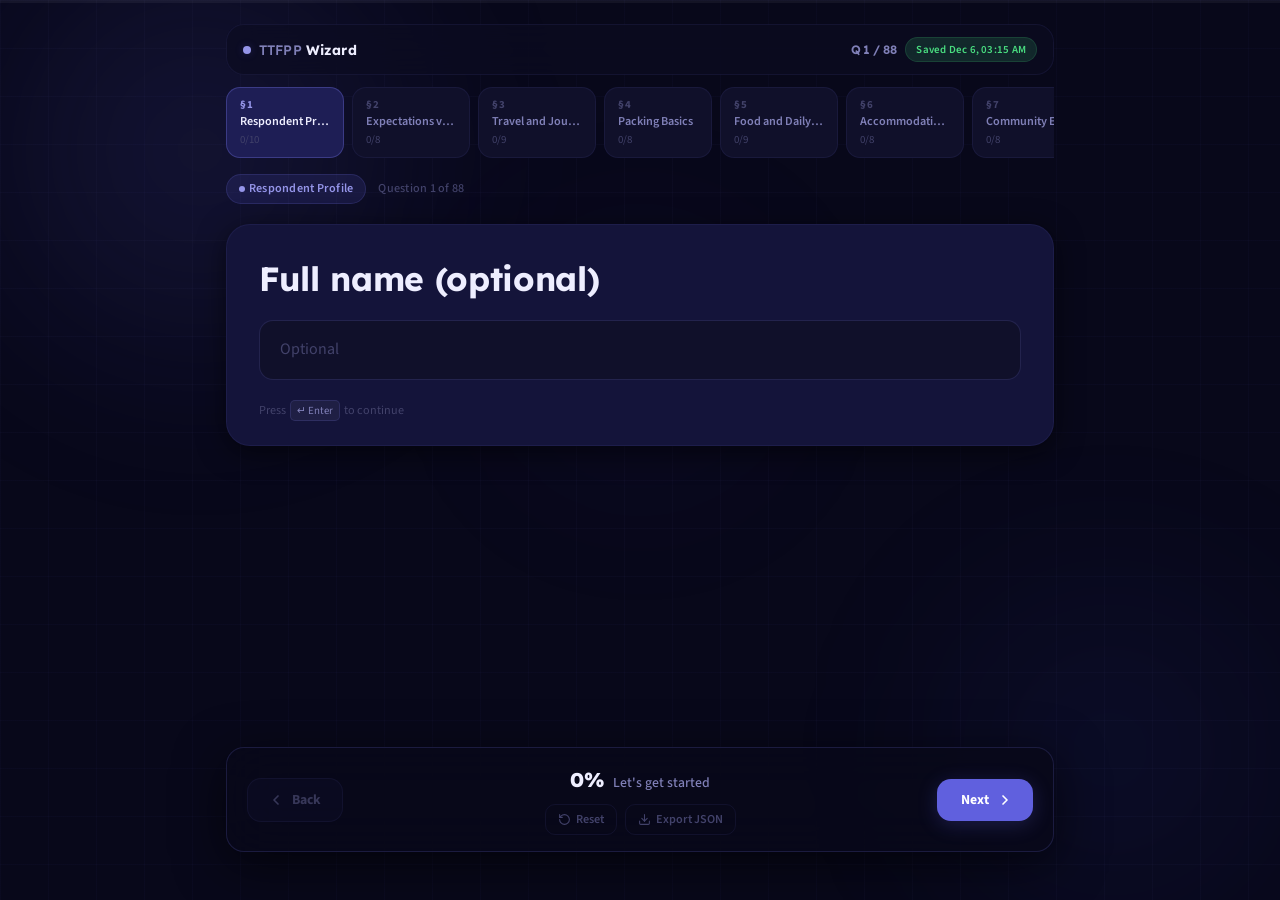
==== index.html @ 5a57b365 "Add files via upload" ====
<!doctype html>
<html lang="en">
  <head>
    <meta charset="UTF-8" />
    <meta name="viewport" content="width=device-width, initial-scale=1.0" />
    <title>TTFPP Senior Experience Wizard</title>
    <meta
      name="description"
      content="Share your TTFPP field experience to help future UDS students prepare better."
    />
    <link rel="preconnect" href="https://fonts.googleapis.com" />
    <link rel="preconnect" href="https://fonts.gstatic.com" crossorigin />
    <link
      href="https://fonts.googleapis.com/css2?family=Lexend:wght@300;400;500;600;700;800&family=Source+Sans+3:ital,wght@0,300;0,400;0,500;0,600;0,700;1,400&display=swap"
      rel="stylesheet"
    />
    <link rel="stylesheet" href="./styles.css" />
  </head>
  <body>
    <!-- Background canvas -->
    <div class="bg-canvas" aria-hidden="true">
      <div class="bg-orb orb-1"></div>
      <div class="bg-orb orb-2"></div>
      <div class="bg-orb orb-3"></div>
      <div class="bg-grid"></div>
    </div>

    <!-- Fixed top progress bar -->
    <div
      class="top-bar"
      role="progressbar"
      aria-valuemin="0"
      aria-valuemax="100"
      aria-valuenow="0"
      aria-label="Questionnaire completion progress"
    >
      <div class="top-bar-fill" id="progressFill"></div>
    </div>

    <div class="app-shell">
      <!-- App header -->
      <header class="app-header">
        <div class="header-brand">
          <span class="brand-beacon" aria-hidden="true"></span>
          <span class="brand-wordmark">TTFPP <strong>Wizard</strong></span>
        </div>
        <div class="header-end">
          <span class="q-counter" id="questionCounter" aria-live="polite" aria-label="Current question position"></span>
          <span class="save-chip" id="saveStatus" title="Your progress is autosaved to this device">Saved</span>
        </div>
      </header>

      <!-- Accessible progress labels (screen readers) -->
      <div class="sr-only" aria-live="polite">
        <span id="progressLabel">0% complete</span>
        <span id="progressMessage">Getting started</span>
      </div>

      <!-- Section navigation chips -->
      <nav class="section-nav" id="sectionChips" aria-label="Jump to questionnaire section"></nav>

      <!-- Main question / review area -->
      <main class="panel-host" id="panelHost" aria-live="polite" aria-atomic="false"></main>

      <!-- Wizard footer -->
      <footer class="wizard-footer">
        <button id="prevButton" type="button" class="nav-btn nav-prev" aria-label="Previous question">
          <svg width="16" height="16" viewBox="0 0 24 24" fill="none" stroke="currentColor" stroke-width="2.5" stroke-linecap="round" stroke-linejoin="round" aria-hidden="true"><path d="M15 18l-6-6 6-6"/></svg>
          <span>Back</span>
        </button>

        <div class="footer-center">
          <div class="footer-progress-row">
            <strong class="footer-pct" id="progressLabelVis">0%</strong>
            <span class="footer-msg" id="progressMessageVis">Getting started</span>
          </div>
          <div class="footer-actions-row">
            <button id="resetButton" type="button" class="ghost-btn">
              <svg width="13" height="13" viewBox="0 0 24 24" fill="none" stroke="currentColor" stroke-width="2" stroke-linecap="round" stroke-linejoin="round" aria-hidden="true"><path d="M3 12a9 9 0 1 0 9-9 9.75 9.75 0 0 0-6.74 2.74L3 8"/><path d="M3 3v5h5"/></svg>
              Reset
            </button>
            <button id="exportButton" type="button" class="ghost-btn">
              <svg width="13" height="13" viewBox="0 0 24 24" fill="none" stroke="currentColor" stroke-width="2" stroke-linecap="round" stroke-linejoin="round" aria-hidden="true"><path d="M21 15v4a2 2 0 0 1-2 2H5a2 2 0 0 1-2-2v-4"/><polyline points="7 10 12 15 17 10"/><line x1="12" y1="15" x2="12" y2="3"/></svg>
              Export JSON
            </button>
          </div>
          <p id="submitStatus" class="submit-status" hidden></p>
        </div>

        <button id="nextButton" type="button" class="nav-btn nav-next" aria-label="Next question">
          <span>Next</span>
          <svg width="16" height="16" viewBox="0 0 24 24" fill="none" stroke="currentColor" stroke-width="2.5" stroke-linecap="round" stroke-linejoin="round" aria-hidden="true"><path d="M9 18l6-6-6-6"/></svg>
        </button>
      </footer>
    </div>

    <script type="module" src="./app.js"></script>
  </body>
</html>
---- styles.css ----
/* ============================================================
   DESIGN TOKENS  —  Deep Twilight Dark Academic Theme
   ============================================================ */
:root {
  /* --- Colour palette (inspired by Deep Twilight #16166B) --- */
  --bg:              #08081a;
  --bg-alt:          #0c0c22;
  --surface:         #10102a;
  --card:            #14143a;
  --card-hover:      #1a1a48;
  --card-active:     #1e1e55;

  --border:          rgba(100, 100, 200, 0.11);
  --border-md:       rgba(100, 100, 200, 0.22);
  --border-lg:       rgba(100, 100, 200, 0.42);

  --accent:          #6060de;
  --accent-bright:   #9595e9;
  --accent-dim:      rgba(96, 96, 222, 0.14);
  --accent-glow:     rgba(96, 96, 222, 0.24);

  --text:            #eeeeff;
  --text-soft:       #8080b8;
  --text-muted:      #42426a;
  --text-inv:        #08081a;

  --ok:              #4ade80;
  --ok-dim:          rgba(74, 222, 128, 0.14);
  --err:             #f87171;
  --err-dim:         rgba(248, 113, 113, 0.14);
  --warn:            #fbbf24;

  /* --- Typography --- */
  --ff-head:  'Lexend', system-ui, sans-serif;
  --ff-body:  'Source Sans 3', system-ui, sans-serif;

  --fs-2xs:  0.68rem;
  --fs-xs:   0.76rem;
  --fs-sm:   0.86rem;
  --fs-base: 1rem;
  --fs-md:   1.1rem;
  --fs-lg:   1.25rem;
  --fs-xl:   1.5rem;
  --fs-2xl:  1.875rem;
  --fs-3xl:  2.25rem;
  --fs-4xl:  2.75rem;

  /* --- Spacing (8pt grid) --- */
  --sp-1: 4px;   --sp-2: 8px;   --sp-3: 12px;
  --sp-4: 16px;  --sp-5: 20px;  --sp-6: 24px;
  --sp-8: 32px;  --sp-10: 40px; --sp-12: 48px;

  /* --- Border radius --- */
  --r-xs:  6px;  --r-sm: 10px;  --r-md: 14px;
  --r-lg:  18px; --r-xl: 24px;  --r-full: 9999px;

  /* --- Shadows --- */
  --sh-xs:     0 1px 4px rgba(0,0,0,0.4);
  --sh-sm:     0 2px 12px rgba(0,0,0,0.5);
  --sh-md:     0 6px 28px rgba(0,0,0,0.55);
  --sh-lg:     0 12px 50px rgba(0,0,0,0.6);
  --sh-accent: 0 4px 32px var(--accent-glow);

  /* --- Easing --- */
  --ease:        cubic-bezier(0.4, 0, 0.2, 1);
  --ease-out:    cubic-bezier(0, 0, 0.2, 1);
  --ease-spring: cubic-bezier(0.34, 1.56, 0.64, 1);
  --dur-fast: 110ms;
  --dur-base: 200ms;
  --dur-slow: 350ms;
}

/* ============================================================
   RESET & BASE
   ============================================================ */
*, *::before, *::after { box-sizing: border-box; margin: 0; padding: 0; }

/* Ensure [hidden] always wins over display: flex/grid rules */
[hidden] { display: none !important; }

html { scroll-behavior: smooth; }

body {
  font-family: var(--ff-body);
  font-size: var(--fs-base);
  background: var(--bg);
  color: var(--text);
  min-height: 100dvh;
  line-height: 1.6;
  -webkit-font-smoothing: antialiased;
  overflow-x: hidden;
}

.sr-only {
  position: absolute;
  width: 1px; height: 1px;
  padding: 0; margin: -1px;
  overflow: hidden;
  clip: rect(0,0,0,0);
  white-space: nowrap;
  border: 0;
}

/* ============================================================
   BACKGROUND CANVAS
   ============================================================ */
.bg-canvas {
  position: fixed;
  inset: 0;
  z-index: 0;
  pointer-events: none;
  overflow: hidden;
}

.bg-orb {
  position: absolute;
  border-radius: 50%;
  filter: blur(80px);
  opacity: 0.55;
}

.orb-1 {
  width: 600px; height: 600px;
  top: -150px; left: -100px;
  background: radial-gradient(circle, rgba(96,96,222,0.3) 0%, transparent 70%);
  animation: orbDrift 18s ease-in-out infinite alternate;
}

.orb-2 {
  width: 500px; height: 500px;
  bottom: -100px; right: -80px;
  background: radial-gradient(circle, rgba(60,80,200,0.2) 0%, transparent 70%);
  animation: orbDrift 22s ease-in-out infinite alternate-reverse;
}

.orb-3 {
  width: 400px; height: 400px;
  top: 40%; left: 50%;
  transform: translate(-50%, -50%);
  background: radial-gradient(circle, rgba(100,60,220,0.12) 0%, transparent 70%);
  animation: orbDrift 28s ease-in-out infinite alternate;
}

.bg-grid {
  position: absolute;
  inset: 0;
  background-image:
    linear-gradient(rgba(100,100,200,0.035) 1px, transparent 1px),
    linear-gradient(90deg, rgba(100,100,200,0.035) 1px, transparent 1px);
  background-size: 48px 48px;
}

@keyframes orbDrift {
  from { transform: translate(0, 0) scale(1); }
  to   { transform: translate(30px, 20px) scale(1.08); }
}

/* ============================================================
   TOP PROGRESS BAR
   ============================================================ */
.top-bar {
  position: fixed;
  top: 0; left: 0; right: 0;
  height: 3px;
  background: rgba(255,255,255,0.05);
  z-index: 100;
}

.top-bar-fill {
  height: 100%;
  width: 0;
  background: linear-gradient(90deg, var(--accent) 0%, var(--accent-bright) 100%);
  border-radius: 0 var(--r-full) var(--r-full) 0;
  transition: width 400ms var(--ease);
  box-shadow: 0 0 10px var(--accent-glow);
}

/* ============================================================
   APP SHELL
   ============================================================ */
.app-shell {
  position: relative;
  z-index: 1;
  max-width: 860px;
  margin: 0 auto;
  padding: 24px 16px 48px;
  min-height: 100dvh;
  display: flex;
  flex-direction: column;
  gap: var(--sp-3);
}

/* ============================================================
   HEADER
   ============================================================ */
.app-header {
  display: flex;
  align-items: center;
  justify-content: space-between;
  padding: var(--sp-3) var(--sp-4);
  background: rgba(12, 12, 34, 0.7);
  border: 1px solid var(--border);
  border-radius: var(--r-lg);
  backdrop-filter: blur(16px);
  -webkit-backdrop-filter: blur(16px);
}

.header-brand {
  display: flex;
  align-items: center;
  gap: var(--sp-2);
}

.brand-beacon {
  width: 8px;
  height: 8px;
  border-radius: 50%;
  background: var(--accent-bright);
  box-shadow: 0 0 8px var(--accent-glow);
  animation: beaconPulse 2.5s ease-in-out infinite;
}

@keyframes beaconPulse {
  0%, 100% { opacity: 1; box-shadow: 0 0 8px var(--accent-glow); }
  50%       { opacity: 0.5; box-shadow: 0 0 16px var(--accent-glow), 0 0 32px var(--accent-glow); }
}

.brand-wordmark {
  font-family: var(--ff-head);
  font-size: var(--fs-sm);
  font-weight: 500;
  color: var(--text-soft);
  letter-spacing: 0.01em;
}

.brand-wordmark strong {
  color: var(--text);
  font-weight: 700;
}

.header-end {
  display: flex;
  align-items: center;
  gap: var(--sp-2);
}

.q-counter {
  font-family: var(--ff-head);
  font-size: var(--fs-xs);
  font-weight: 600;
  color: var(--text-soft);
  letter-spacing: 0.03em;
  min-width: 54px;
  text-align: right;
}

.save-chip {
  font-size: var(--fs-2xs);
  font-weight: 600;
  padding: 3px 10px;
  border-radius: var(--r-full);
  border: 1px solid var(--ok-dim);
  background: var(--ok-dim);
  color: var(--ok);
  letter-spacing: 0.02em;
  white-space: nowrap;
  transition: all var(--dur-base) var(--ease);
}

.save-chip.saving {
  border-color: var(--border-md);
  background: var(--accent-dim);
  color: var(--accent-bright);
}

/* ============================================================
   SECTION NAVIGATION CHIPS
   ============================================================ */
.section-nav {
  display: flex;
  gap: var(--sp-2);
  overflow-x: auto;
  padding-bottom: var(--sp-1);
  scrollbar-width: none;
}
.section-nav::-webkit-scrollbar { display: none; }

.section-chip {
  position: relative;
  display: flex;
  flex-direction: column;
  gap: 2px;
  min-width: 108px;
  flex-shrink: 0;
  padding: 9px 13px 10px;
  background: var(--surface);
  border: 1px solid var(--border);
  border-radius: var(--r-md);
  cursor: pointer;
  font-family: var(--ff-body);
  color: var(--text-soft);
  text-align: left;
  transition: border-color var(--dur-base) var(--ease),
              background var(--dur-base) var(--ease),
              transform var(--dur-base) var(--ease);
  overflow: hidden;
}

/* Bottom-edge progress fill */
.section-chip::after {
  content: '';
  position: absolute;
  bottom: 0; left: 0;
  height: 2px;
  width: var(--chip-pct, 0%);
  background: var(--accent);
  border-radius: 0 var(--r-full) 0 0;
  transition: width 400ms var(--ease);
}

.section-chip:hover {
  border-color: var(--border-md);
  background: var(--card);
  transform: translateY(-1px);
  color: var(--text);
}

.section-chip.is-active {
  border-color: var(--border-lg);
  background: var(--card-active);
  color: var(--text);
}

.section-chip.is-complete .chip-name {
  color: var(--ok);
}

.chip-label {
  display: block;
  font-size: var(--fs-2xs);
  font-weight: 700;
  text-transform: uppercase;
  letter-spacing: 0.06em;
  color: var(--text-muted);
}

.section-chip.is-active .chip-label {
  color: var(--accent-bright);
}

.chip-name {
  display: block;
  font-size: var(--fs-xs);
  font-weight: 600;
  line-height: 1.3;
  white-space: nowrap;
  overflow: hidden;
  text-overflow: ellipsis;
  max-width: 90px;
}

.chip-count {
  display: block;
  font-size: var(--fs-2xs);
  color: var(--text-muted);
}

/* ============================================================
   PANEL HOST (Animated transitions)
   ============================================================ */
.panel-host {
  flex: 1;
  transition: opacity var(--dur-base) var(--ease),
              transform var(--dur-base) var(--ease);
}

/* ============================================================
   QUESTION PANEL
   ============================================================ */
.q-panel {
  display: flex;
  flex-direction: column;
  gap: var(--sp-5);
}

.q-meta {
  display: flex;
  align-items: center;
  gap: var(--sp-3);
  flex-wrap: wrap;
}

.q-section-pill {
  display: inline-flex;
  align-items: center;
  gap: var(--sp-1);
  padding: 4px 12px;
  border: 1px solid var(--border-md);
  border-radius: var(--r-full);
  background: var(--accent-dim);
  font-size: var(--fs-xs);
  font-weight: 600;
  color: var(--accent-bright);
  letter-spacing: 0.02em;
}

.q-section-dot {
  width: 6px; height: 6px;
  border-radius: 50%;
  background: var(--accent-bright);
  flex-shrink: 0;
}

.q-position {
  font-size: var(--fs-xs);
  font-weight: 500;
  color: var(--text-muted);
  letter-spacing: 0.02em;
}

/* Question card */
.q-card {
  background: var(--card);
  border: 1px solid var(--border);
  border-radius: var(--r-xl);
  padding: var(--sp-8) var(--sp-8) var(--sp-6);
  box-shadow: var(--sh-md);
  display: flex;
  flex-direction: column;
  gap: var(--sp-5);
  animation: fadeUp 320ms var(--ease-out) both;
}

@keyframes fadeUp {
  from { opacity: 0; transform: translateY(18px); }
  to   { opacity: 1; transform: translateY(0); }
}

.q-heading {
  font-family: var(--ff-head);
  font-size: clamp(1.35rem, 3vw, 2.1rem);
  font-weight: 700;
  line-height: 1.3;
  color: var(--text);
  letter-spacing: -0.01em;
}

.q-helper-text {
  font-size: var(--fs-sm);
  color: var(--text-soft);
  line-height: 1.6;
  padding: var(--sp-3) var(--sp-4);
  background: rgba(255,255,255,0.03);
  border-left: 2px solid var(--border-md);
  border-radius: 0 var(--r-xs) var(--r-xs) 0;
}

/* ============================================================
   INPUT AREA
   ============================================================ */
.q-input-area {
  display: flex;
  flex-direction: column;
  gap: var(--sp-3);
}

/* Text / Textarea */
.q-text-input,
.q-textarea,
.q-number-input {
  width: 100%;
  background: var(--surface);
  border: 1px solid var(--border-md);
  border-radius: var(--r-md);
  color: var(--text);
  font-family: var(--ff-body);
  font-size: var(--fs-base);
  padding: var(--sp-4) var(--sp-5);
  transition: border-color var(--dur-fast) var(--ease),
              box-shadow var(--dur-fast) var(--ease);
  outline: none;
  line-height: 1.6;
}

.q-textarea {
  min-height: 140px;
  resize: vertical;
}

.q-text-input:focus,
.q-textarea:focus,
.q-number-input:focus {
  border-color: var(--accent);
  box-shadow: 0 0 0 3px var(--accent-dim), 0 0 16px var(--accent-glow);
}

.q-text-input::placeholder,
.q-textarea::placeholder,
.q-number-input::placeholder {
  color: var(--text-muted);
}

/* Select */
.q-select {
  width: 100%;
  background: var(--surface);
  border: 1px solid var(--border-md);
  border-radius: var(--r-md);
  color: var(--text);
  font-family: var(--ff-body);
  font-size: var(--fs-base);
  padding: var(--sp-4) var(--sp-5);
  cursor: pointer;
  outline: none;
  appearance: none;
  background-image: url("data:image/svg+xml,%3Csvg xmlns='http://www.w3.org/2000/svg' width='16' height='16' viewBox='0 0 24 24' fill='none' stroke='%238080b8' stroke-width='2' stroke-linecap='round' stroke-linejoin='round'%3E%3Cpolyline points='6 9 12 15 18 9'/%3E%3C/svg%3E");
  background-repeat: no-repeat;
  background-position: right var(--sp-4) center;
  padding-right: calc(var(--sp-5) + 24px);
  transition: border-color var(--dur-fast) var(--ease),
              box-shadow var(--dur-fast) var(--ease);
}

.q-select:focus {
  border-color: var(--accent);
  box-shadow: 0 0 0 3px var(--accent-dim);
}

.q-select option {
  background: var(--card);
  color: var(--text);
}

/* ============================================================
   RADIO / CHECKBOX OPTION CARDS
   ============================================================ */
.option-grid {
  display: grid;
  gap: var(--sp-2);
}

.option-grid.two-col {
  grid-template-columns: repeat(2, 1fr);
}

.option-card {
  position: relative;
  display: flex;
  align-items: center;
  gap: var(--sp-3);
  padding: var(--sp-4) var(--sp-5);
  background: var(--surface);
  border: 1.5px solid var(--border);
  border-radius: var(--r-md);
  cursor: pointer;
  transition: border-color var(--dur-base) var(--ease),
              background var(--dur-base) var(--ease),
              transform var(--dur-base) var(--ease-spring),
              box-shadow var(--dur-base) var(--ease);
  user-select: none;
}

.option-card:hover {
  border-color: var(--border-md);
  background: var(--card);
  transform: translateY(-1px);
}

.option-card.is-selected {
  border-color: var(--accent);
  background: var(--card-active);
  box-shadow: 0 0 0 3px var(--accent-dim);
}

/* Custom radio indicator */
.option-indicator {
  width: 20px;
  height: 20px;
  border-radius: 50%;
  border: 2px solid var(--border-md);
  flex-shrink: 0;
  display: flex;
  align-items: center;
  justify-content: center;
  transition: border-color var(--dur-base) var(--ease),
              background var(--dur-base) var(--ease);
}

.option-card.is-selected .option-indicator {
  border-color: var(--accent);
  background: var(--accent);
}

.option-indicator-dot {
  width: 7px;
  height: 7px;
  border-radius: 50%;
  background: #fff;
  transform: scale(0);
  transition: transform var(--dur-base) var(--ease-spring);
}

.option-card.is-selected .option-indicator-dot {
  transform: scale(1);
}

/* Custom checkbox indicator */
.option-check {
  width: 20px;
  height: 20px;
  border-radius: var(--r-xs);
  border: 2px solid var(--border-md);
  flex-shrink: 0;
  display: flex;
  align-items: center;
  justify-content: center;
  transition: border-color var(--dur-base) var(--ease),
              background var(--dur-base) var(--ease);
}

.option-card.is-checked .option-check {
  border-color: var(--accent);
  background: var(--accent);
}

.option-check-mark {
  opacity: 0;
  transform: scale(0.5);
  transition: opacity var(--dur-base) var(--ease-spring),
              transform var(--dur-base) var(--ease-spring);
}

.option-card.is-checked .option-check-mark {
  opacity: 1;
  transform: scale(1);
}

.option-label {
  flex: 1;
  font-size: var(--fs-base);
  font-weight: 500;
  color: var(--text);
  line-height: 1.4;
}

/* ============================================================
   VOICE CONTROLS
   ============================================================ */
.voice-controls {
  display: flex;
  flex-direction: column;
  gap: var(--sp-2);
  padding: var(--sp-4);
  border: 1px dashed var(--border-md);
  border-radius: var(--r-md);
  background: rgba(255,255,255,0.015);
}

.voice-record-btn {
  display: inline-flex;
  align-items: center;
  gap: var(--sp-2);
  padding: 10px var(--sp-5);
  border: 1px solid var(--border-md);
  border-radius: var(--r-md);
  background: var(--surface);
  color: var(--text-soft);
  font-family: var(--ff-body);
  font-size: var(--fs-sm);
  font-weight: 600;
  cursor: pointer;
  transition: all var(--dur-base) var(--ease);
  align-self: flex-start;
}

.voice-record-btn:hover:not(:disabled) {
  border-color: var(--accent);
  color: var(--text);
  background: var(--accent-dim);
  box-shadow: 0 0 12px var(--accent-glow);
}

.voice-record-btn:disabled {
  opacity: 0.4;
  cursor: not-allowed;
}

/* Recording active state */
.voice-recording-ui {
  display: flex;
  align-items: center;
  gap: var(--sp-3);
  padding: 10px var(--sp-4);
  border: 1px solid rgba(248,113,113,0.3);
  border-radius: var(--r-md);
  background: var(--err-dim);
}

.voice-waveform {
  display: flex;
  align-items: center;
  gap: 3px;
  height: 24px;
  flex-shrink: 0;
}

.voice-waveform span {
  width: 3px;
  min-height: 4px;
  border-radius: var(--r-full);
  background: var(--err);
  animation: waveBounce 0.7s ease-in-out infinite alternate;
}

.voice-waveform span:nth-child(1) { height: 30%; animation-delay: 0ms; }
.voice-waveform span:nth-child(2) { height: 70%; animation-delay: 80ms; }
.voice-waveform span:nth-child(3) { height: 100%; animation-delay: 160ms; }
.voice-waveform span:nth-child(4) { height: 60%; animation-delay: 240ms; }
.voice-waveform span:nth-child(5) { height: 35%; animation-delay: 320ms; }

@keyframes waveBounce {
  from { transform: scaleY(0.5); }
  to   { transform: scaleY(1.3); }
}

.voice-recording-label {
  font-size: var(--fs-sm);
  font-weight: 600;
  color: var(--err);
  flex: 1;
}

.voice-stop-btn {
  display: inline-flex;
  align-items: center;
  gap: var(--sp-1);
  padding: 6px 14px;
  border: 1px solid var(--err);
  border-radius: var(--r-sm);
  background: transparent;
  color: var(--err);
  font-family: var(--ff-body);
  font-size: var(--fs-xs);
  font-weight: 700;
  cursor: pointer;
  transition: background var(--dur-fast) var(--ease);
}

.voice-stop-btn:hover {
  background: var(--err-dim);
}

/* Transcribing state */
.voice-transcribing-ui {
  display: flex;
  align-items: center;
  gap: var(--sp-3);
  padding: 10px var(--sp-4);
  border: 1px solid var(--border-md);
  border-radius: var(--r-md);
  background: var(--accent-dim);
}

.voice-spinner {
  width: 18px;
  height: 18px;
  border: 2px solid var(--border-md);
  border-top-color: var(--accent-bright);
  border-radius: 50%;
  animation: spin 700ms linear infinite;
  flex-shrink: 0;
}

@keyframes spin { to { transform: rotate(360deg); } }

.voice-transcribing-label {
  font-size: var(--fs-sm);
  font-weight: 600;
  color: var(--accent-bright);
}

.voice-error-msg {
  font-size: var(--fs-sm);
  font-weight: 500;
  color: var(--err);
  padding: var(--sp-2) var(--sp-3);
  border-radius: var(--r-sm);
  background: var(--err-dim);
}

/* ============================================================
   KEYBOARD HINT
   ============================================================ */
.q-kbd-hint {
  font-size: var(--fs-xs);
  color: var(--text-muted);
  display: flex;
  align-items: center;
  gap: var(--sp-1);
}

kbd {
  display: inline-block;
  padding: 2px 6px;
  border: 1px solid var(--border-md);
  border-radius: 5px;
  background: rgba(255,255,255,0.05);
  font-family: inherit;
  font-size: var(--fs-2xs);
  color: var(--text-soft);
  line-height: 1.4;
}

/* ============================================================
   REVIEW PANEL
   ============================================================ */
.review-panel {
  display: flex;
  flex-direction: column;
  gap: var(--sp-4);
  animation: fadeUp 320ms var(--ease-out) both;
}

.review-header {
  padding: var(--sp-6) var(--sp-8);
  background: var(--card);
  border: 1px solid var(--border);
  border-radius: var(--r-xl);
  display: flex;
  align-items: flex-start;
  justify-content: space-between;
  gap: var(--sp-4);
  flex-wrap: wrap;
}

.review-title {
  font-family: var(--ff-head);
  font-size: var(--fs-2xl);
  font-weight: 700;
  color: var(--text);
  margin-bottom: var(--sp-1);
}

.review-summary {
  font-size: var(--fs-sm);
  color: var(--text-soft);
}

.review-stat-pill {
  display: inline-flex;
  align-items: center;
  gap: var(--sp-2);
  padding: var(--sp-2) var(--sp-4);
  border-radius: var(--r-full);
  background: var(--ok-dim);
  border: 1px solid rgba(74,222,128,0.2);
  font-size: var(--fs-sm);
  font-weight: 700;
  color: var(--ok);
  white-space: nowrap;
}

.review-section-card {
  background: var(--card);
  border: 1px solid var(--border);
  border-radius: var(--r-lg);
  overflow: hidden;
}

.review-section-header {
  display: flex;
  align-items: center;
  justify-content: space-between;
  gap: var(--sp-3);
  padding: var(--sp-4) var(--sp-5);
  background: rgba(255,255,255,0.025);
  border-bottom: 1px solid var(--border);
}

.review-section-title {
  font-family: var(--ff-head);
  font-size: var(--fs-sm);
  font-weight: 700;
  color: var(--text);
}

.review-section-progress {
  font-size: var(--fs-xs);
  color: var(--text-muted);
}

.review-edit-btn {
  display: inline-flex;
  align-items: center;
  gap: 5px;
  padding: 5px 12px;
  border: 1px solid var(--border-md);
  border-radius: var(--r-sm);
  background: transparent;
  color: var(--accent-bright);
  font-family: var(--ff-body);
  font-size: var(--fs-xs);
  font-weight: 600;
  cursor: pointer;
  transition: all var(--dur-base) var(--ease);
}

.review-edit-btn:hover {
  background: var(--accent-dim);
  border-color: var(--border-lg);
}

.review-qa-list {
  list-style: none;
  padding: var(--sp-3) var(--sp-5) var(--sp-4);
  display: flex;
  flex-direction: column;
  gap: var(--sp-3);
}

.review-qa-item {
  padding: var(--sp-3) 0;
  border-bottom: 1px solid var(--border);
}

.review-qa-item:last-child {
  border-bottom: none;
  padding-bottom: 0;
}

.review-question-text {
  font-size: var(--fs-xs);
  font-weight: 600;
  color: var(--text-soft);
  text-transform: uppercase;
  letter-spacing: 0.04em;
  margin-bottom: var(--sp-1);
}

.review-answer-text {
  font-size: var(--fs-sm);
  color: var(--text);
  line-height: 1.6;
  white-space: pre-wrap;
}

.review-answer-text.is-empty {
  color: var(--text-muted);
  font-style: italic;
}

/* ============================================================
   WIZARD FOOTER
   ============================================================ */
.wizard-footer {
  position: sticky;
  bottom: 16px;
  display: flex;
  align-items: center;
  justify-content: space-between;
  gap: var(--sp-3);
  padding: var(--sp-4) var(--sp-5);
  background: rgba(8, 8, 26, 0.88);
  border: 1px solid var(--border-md);
  border-radius: var(--r-lg);
  backdrop-filter: blur(24px);
  -webkit-backdrop-filter: blur(24px);
  flex-wrap: wrap;
  z-index: 50;
  box-shadow: var(--sh-lg);
}

.footer-center {
  display: flex;
  flex-direction: column;
  align-items: center;
  gap: var(--sp-2);
  flex: 1;
  min-width: 180px;
}

.footer-progress-row {
  display: flex;
  align-items: baseline;
  gap: var(--sp-2);
}

.footer-pct {
  font-family: var(--ff-head);
  font-size: var(--fs-lg);
  font-weight: 800;
  color: var(--text);
}

.footer-msg {
  font-size: var(--fs-sm);
  color: var(--text-soft);
  font-weight: 500;
}

.footer-actions-row {
  display: flex;
  gap: var(--sp-2);
  flex-wrap: wrap;
  justify-content: center;
}

/* ============================================================
   NAV BUTTONS
   ============================================================ */
.nav-btn {
  display: inline-flex;
  align-items: center;
  gap: var(--sp-2);
  padding: 11px var(--sp-5);
  border-radius: var(--r-md);
  font-family: var(--ff-body);
  font-size: var(--fs-sm);
  font-weight: 700;
  cursor: pointer;
  transition: all var(--dur-base) var(--ease-spring);
  border: none;
  min-width: 96px;
}

.nav-prev {
  background: var(--surface);
  border: 1px solid var(--border-md);
  color: var(--text-soft);
  justify-content: flex-start;
}

.nav-prev:hover:not(:disabled) {
  background: var(--card);
  border-color: var(--border-lg);
  color: var(--text);
  transform: translateX(-2px);
}

.nav-next {
  background: var(--accent);
  color: #fff;
  justify-content: flex-end;
  box-shadow: 0 4px 20px var(--accent-glow);
}

.nav-next:hover:not(:disabled) {
  background: color-mix(in srgb, var(--accent) 85%, white);
  transform: translateX(2px);
  box-shadow: 0 6px 28px var(--accent-glow);
}

.nav-next:disabled,
.nav-prev:disabled {
  opacity: 0.4;
  cursor: not-allowed;
  transform: none;
  box-shadow: none;
}

/* Ghost action buttons */
.ghost-btn {
  display: inline-flex;
  align-items: center;
  gap: 5px;
  padding: 6px var(--sp-3);
  border: 1px solid var(--border);
  border-radius: var(--r-sm);
  background: transparent;
  color: var(--text-muted);
  font-family: var(--ff-body);
  font-size: var(--fs-xs);
  font-weight: 600;
  cursor: pointer;
  transition: all var(--dur-base) var(--ease);
}

.ghost-btn:hover:not(:disabled) {
  border-color: var(--border-md);
  color: var(--text-soft);
  background: var(--surface);
}

.ghost-btn:disabled {
  opacity: 0.35;
  cursor: not-allowed;
}

/* Submit status */
.submit-status {
  font-size: var(--fs-xs);
  font-weight: 600;
  padding: var(--sp-2) var(--sp-3);
  border-radius: var(--r-sm);
  text-align: center;
}

.submit-status.is-error {
  background: var(--err-dim);
  color: var(--err);
  border: 1px solid rgba(248,113,113,0.2);
}

.submit-status.is-ok {
  background: var(--ok-dim);
  color: var(--ok);
  border: 1px solid rgba(74,222,128,0.2);
}

/* ============================================================
   ANIMATIONS
   ============================================================ */
@keyframes slideInRight {
  from { opacity: 0; transform: translateX(28px); }
  to   { opacity: 1; transform: translateX(0); }
}

@keyframes slideInLeft {
  from { opacity: 0; transform: translateX(-28px); }
  to   { opacity: 1; transform: translateX(0); }
}

/* ============================================================
   RESPONSIVE
   ============================================================ */
@media (max-width: 640px) {
  .app-shell {
    padding: 16px 10px 32px;
    gap: var(--sp-2);
  }

  .q-card {
    padding: var(--sp-5) var(--sp-4) var(--sp-4);
  }

  .q-heading {
    font-size: clamp(1.2rem, 5vw, 1.7rem);
  }

  .option-grid.two-col {
    grid-template-columns: 1fr;
  }

  .wizard-footer {
    flex-wrap: wrap;
    gap: var(--sp-2);
  }

  .footer-center {
    order: -1;
    width: 100%;
    flex-direction: row;
    justify-content: space-between;
    align-items: center;
  }

  .footer-actions-row {
    order: 3;
    width: 100%;
  }

  .nav-btn {
    flex: 1;
  }

  .review-header {
    padding: var(--sp-4) var(--sp-4);
  }

  .section-chip {
    min-width: 90px;
  }
}
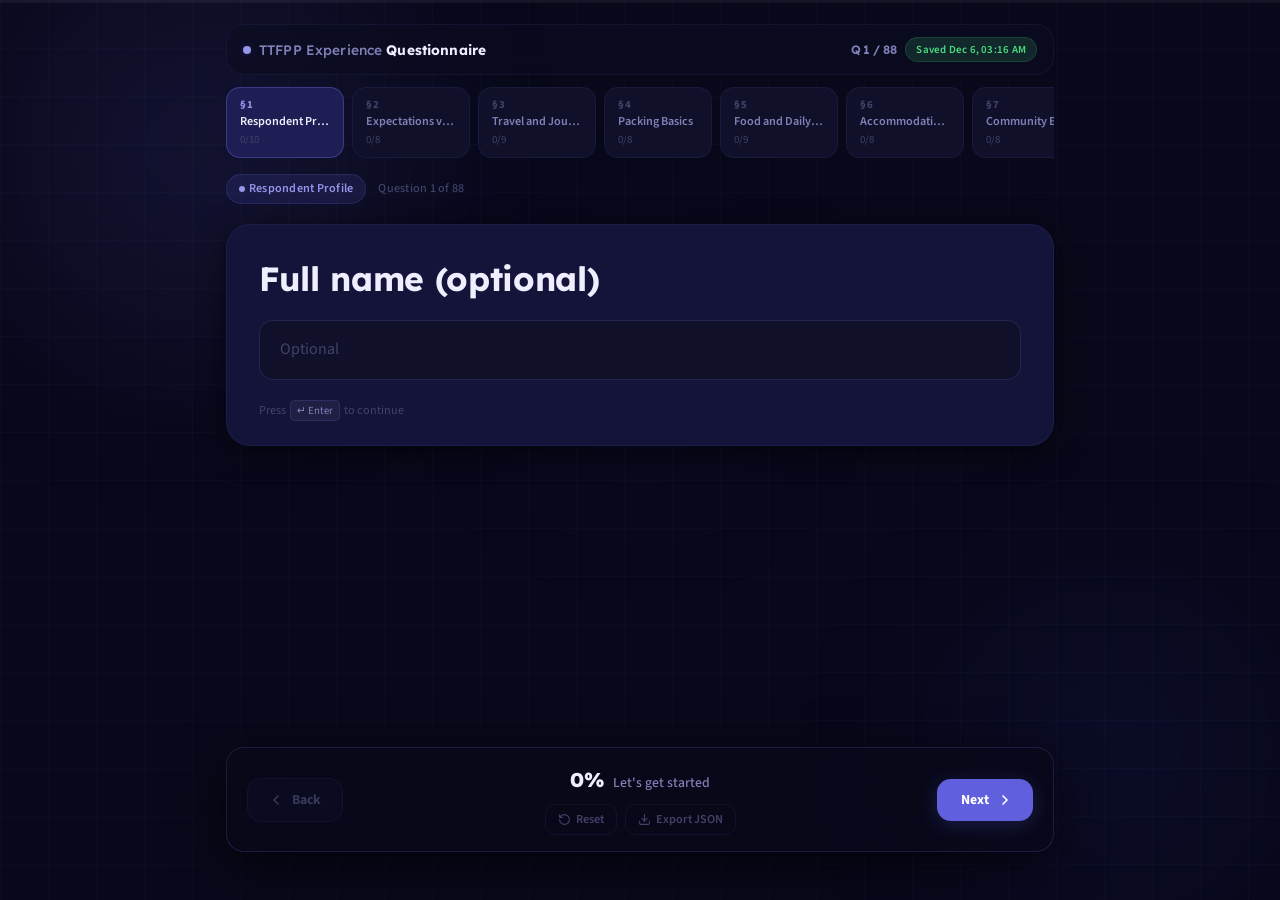
==== commit c51cbc47: "Update index.html" ====
--- a/index.html
+++ b/index.html
@@ -3,7 +3,7 @@
   <head>
     <meta charset="UTF-8" />
     <meta name="viewport" content="width=device-width, initial-scale=1.0" />
-    <title>TTFPP Senior Experience Wizard</title>
+    <title>TTFPP Senior Experience Questionnaire</title>
     <meta
       name="description"
       content="Share your TTFPP field experience to help future UDS students prepare better."
@@ -42,7 +42,7 @@
       <header class="app-header">
         <div class="header-brand">
           <span class="brand-beacon" aria-hidden="true"></span>
-          <span class="brand-wordmark">TTFPP <strong>Wizard</strong></span>
+          <span class="brand-wordmark">TTFPP Experience <strong>Questionnaire</strong></span>
         </div>
         <div class="header-end">
           <span class="q-counter" id="questionCounter" aria-live="polite" aria-label="Current question position"></span>
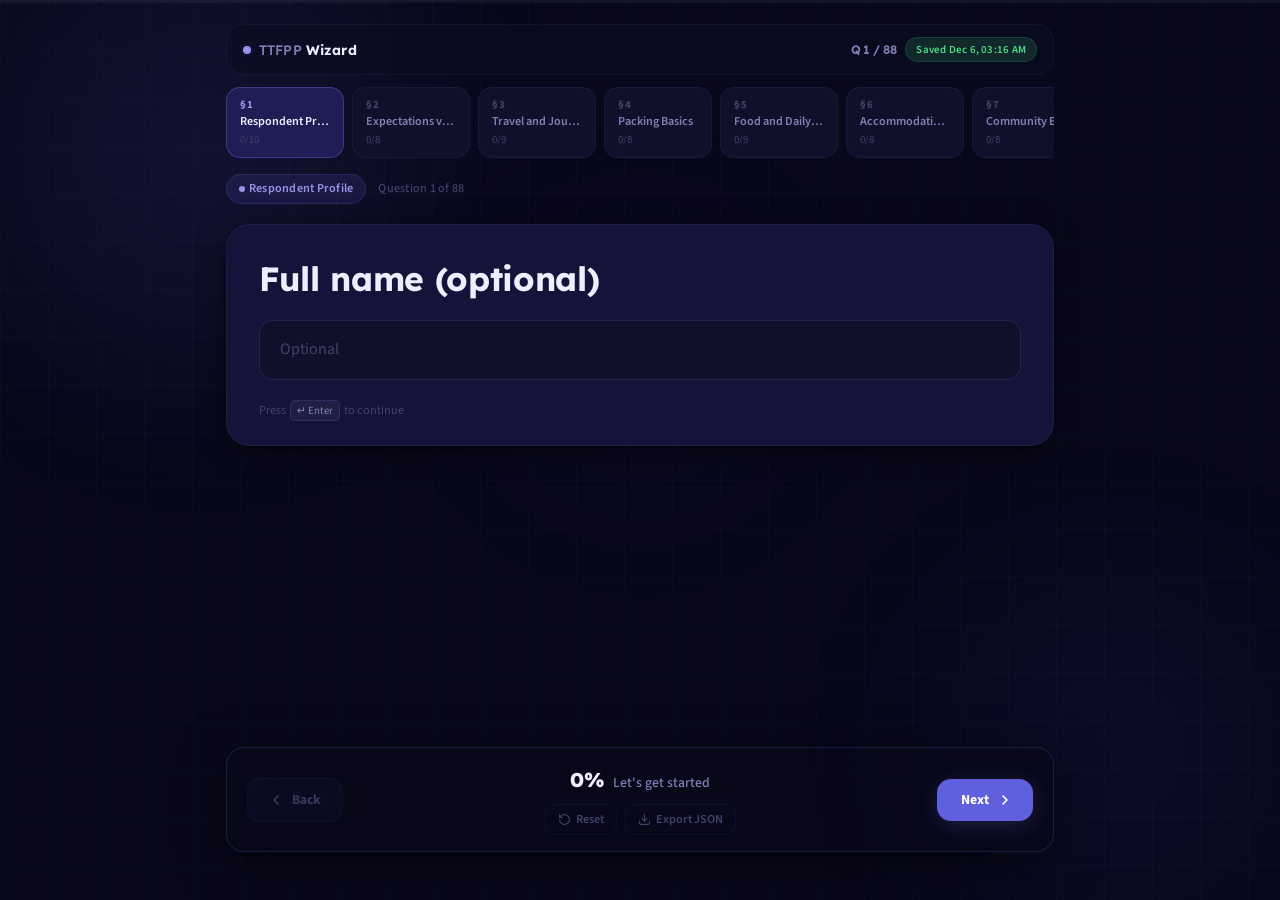
==== commit 60cdf101: "Add files via upload" ====
--- a/index.html
+++ b/index.html
@@ -3,7 +3,7 @@
   <head>
     <meta charset="UTF-8" />
     <meta name="viewport" content="width=device-width, initial-scale=1.0" />
-    <title>TTFPP Senior Experience Questionnaire</title>
+    <title>TTFPP Senior Experience Wizard</title>
     <meta
       name="description"
       content="Share your TTFPP field experience to help future UDS students prepare better."
@@ -42,7 +42,7 @@
       <header class="app-header">
         <div class="header-brand">
           <span class="brand-beacon" aria-hidden="true"></span>
-          <span class="brand-wordmark">TTFPP Experience <strong>Questionnaire</strong></span>
+          <span class="brand-wordmark">TTFPP <strong>Wizard</strong></span>
         </div>
         <div class="header-end">
           <span class="q-counter" id="questionCounter" aria-live="polite" aria-label="Current question position"></span>
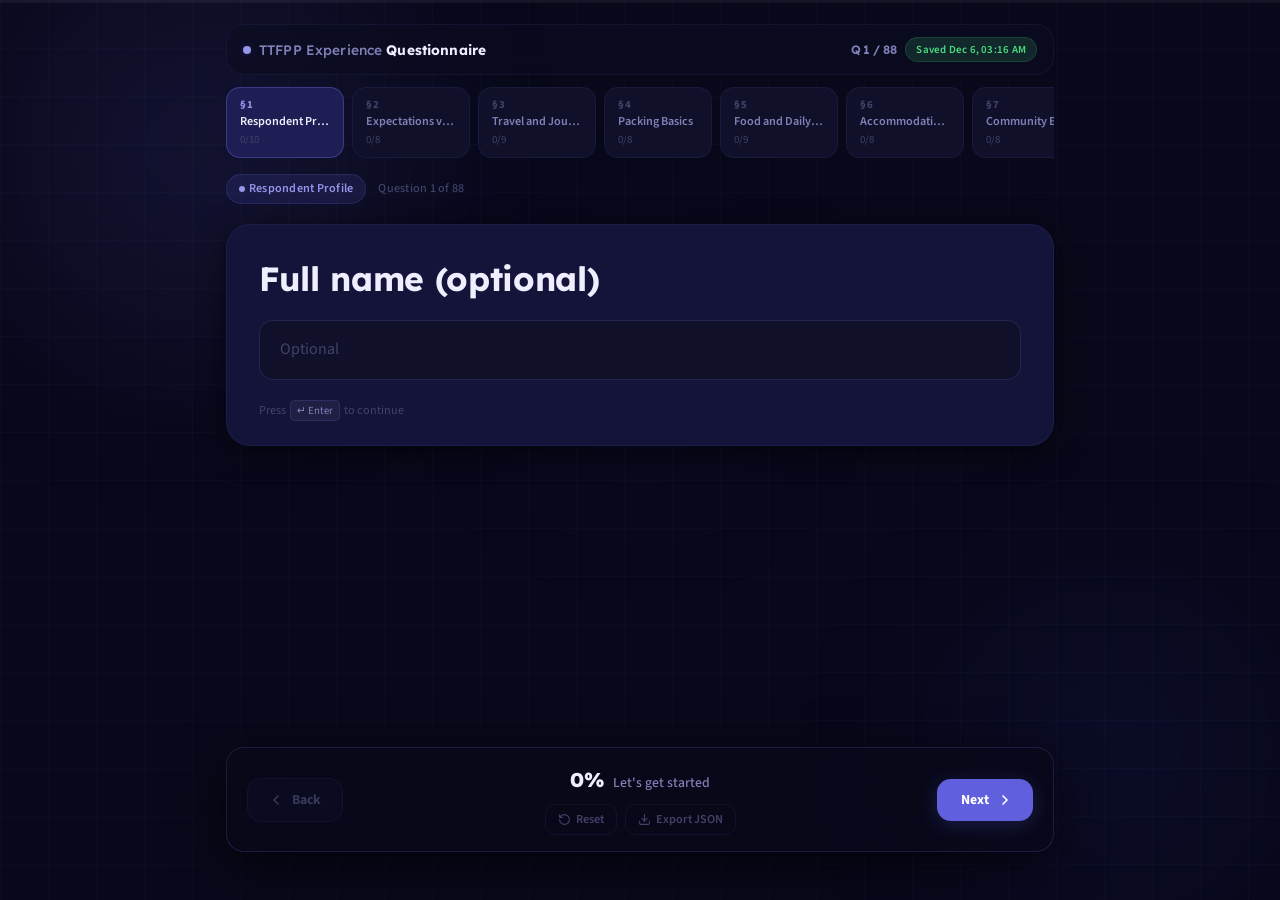
==== commit 70384fbd: "Add files via upload" ====
--- a/index.html
+++ b/index.html
@@ -42,7 +42,7 @@
       <header class="app-header">
         <div class="header-brand">
           <span class="brand-beacon" aria-hidden="true"></span>
-          <span class="brand-wordmark">TTFPP <strong>Wizard</strong></span>
+          <span class="brand-wordmark">TTFPP Experience <strong>Questionnaire</strong></span>
         </div>
         <div class="header-end">
           <span class="q-counter" id="questionCounter" aria-live="polite" aria-label="Current question position"></span>
@@ -94,6 +94,11 @@
       </footer>
     </div>
 
+    <script>
+      window.TTFPP_API_BASE =
+        window.TTFPP_API_BASE ||
+        "https://ttfpp-senior-experience-collector.elitetransportghana.workers.dev";
+    </script>
     <script type="module" src="./app.js"></script>
   </body>
 </html>
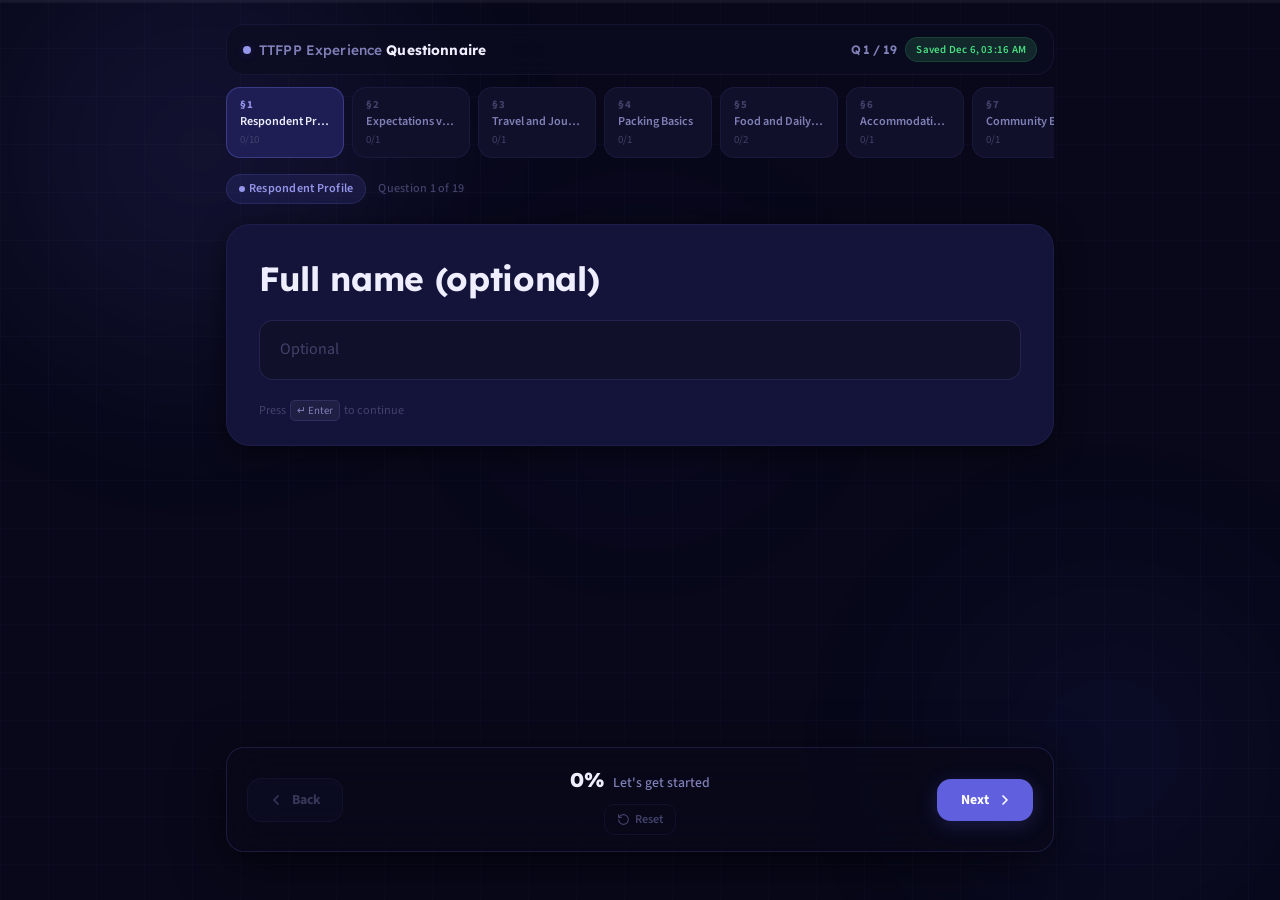
==== commit 31aee154: "Add files via upload" ====
--- a/index.html
+++ b/index.html
@@ -14,7 +14,7 @@
       href="https://fonts.googleapis.com/css2?family=Lexend:wght@300;400;500;600;700;800&family=Source+Sans+3:ital,wght@0,300;0,400;0,500;0,600;0,700;1,400&display=swap"
       rel="stylesheet"
     />
-    <link rel="stylesheet" href="./styles.css" />
+    <link rel="stylesheet" href="./styles.css?v=20260312" />
   </head>
   <body>
     <!-- Background canvas -->
@@ -79,10 +79,6 @@
               <svg width="13" height="13" viewBox="0 0 24 24" fill="none" stroke="currentColor" stroke-width="2" stroke-linecap="round" stroke-linejoin="round" aria-hidden="true"><path d="M3 12a9 9 0 1 0 9-9 9.75 9.75 0 0 0-6.74 2.74L3 8"/><path d="M3 3v5h5"/></svg>
               Reset
             </button>
-            <button id="exportButton" type="button" class="ghost-btn">
-              <svg width="13" height="13" viewBox="0 0 24 24" fill="none" stroke="currentColor" stroke-width="2" stroke-linecap="round" stroke-linejoin="round" aria-hidden="true"><path d="M21 15v4a2 2 0 0 1-2 2H5a2 2 0 0 1-2-2v-4"/><polyline points="7 10 12 15 17 10"/><line x1="12" y1="15" x2="12" y2="3"/></svg>
-              Export JSON
-            </button>
           </div>
           <p id="submitStatus" class="submit-status" hidden></p>
         </div>
@@ -99,6 +95,6 @@
         window.TTFPP_API_BASE ||
         "https://ttfpp-senior-experience-collector.elitetransportghana.workers.dev";
     </script>
-    <script type="module" src="./app.js"></script>
+    <script type="module" src="./app.js?v=20260312"></script>
   </body>
 </html>
